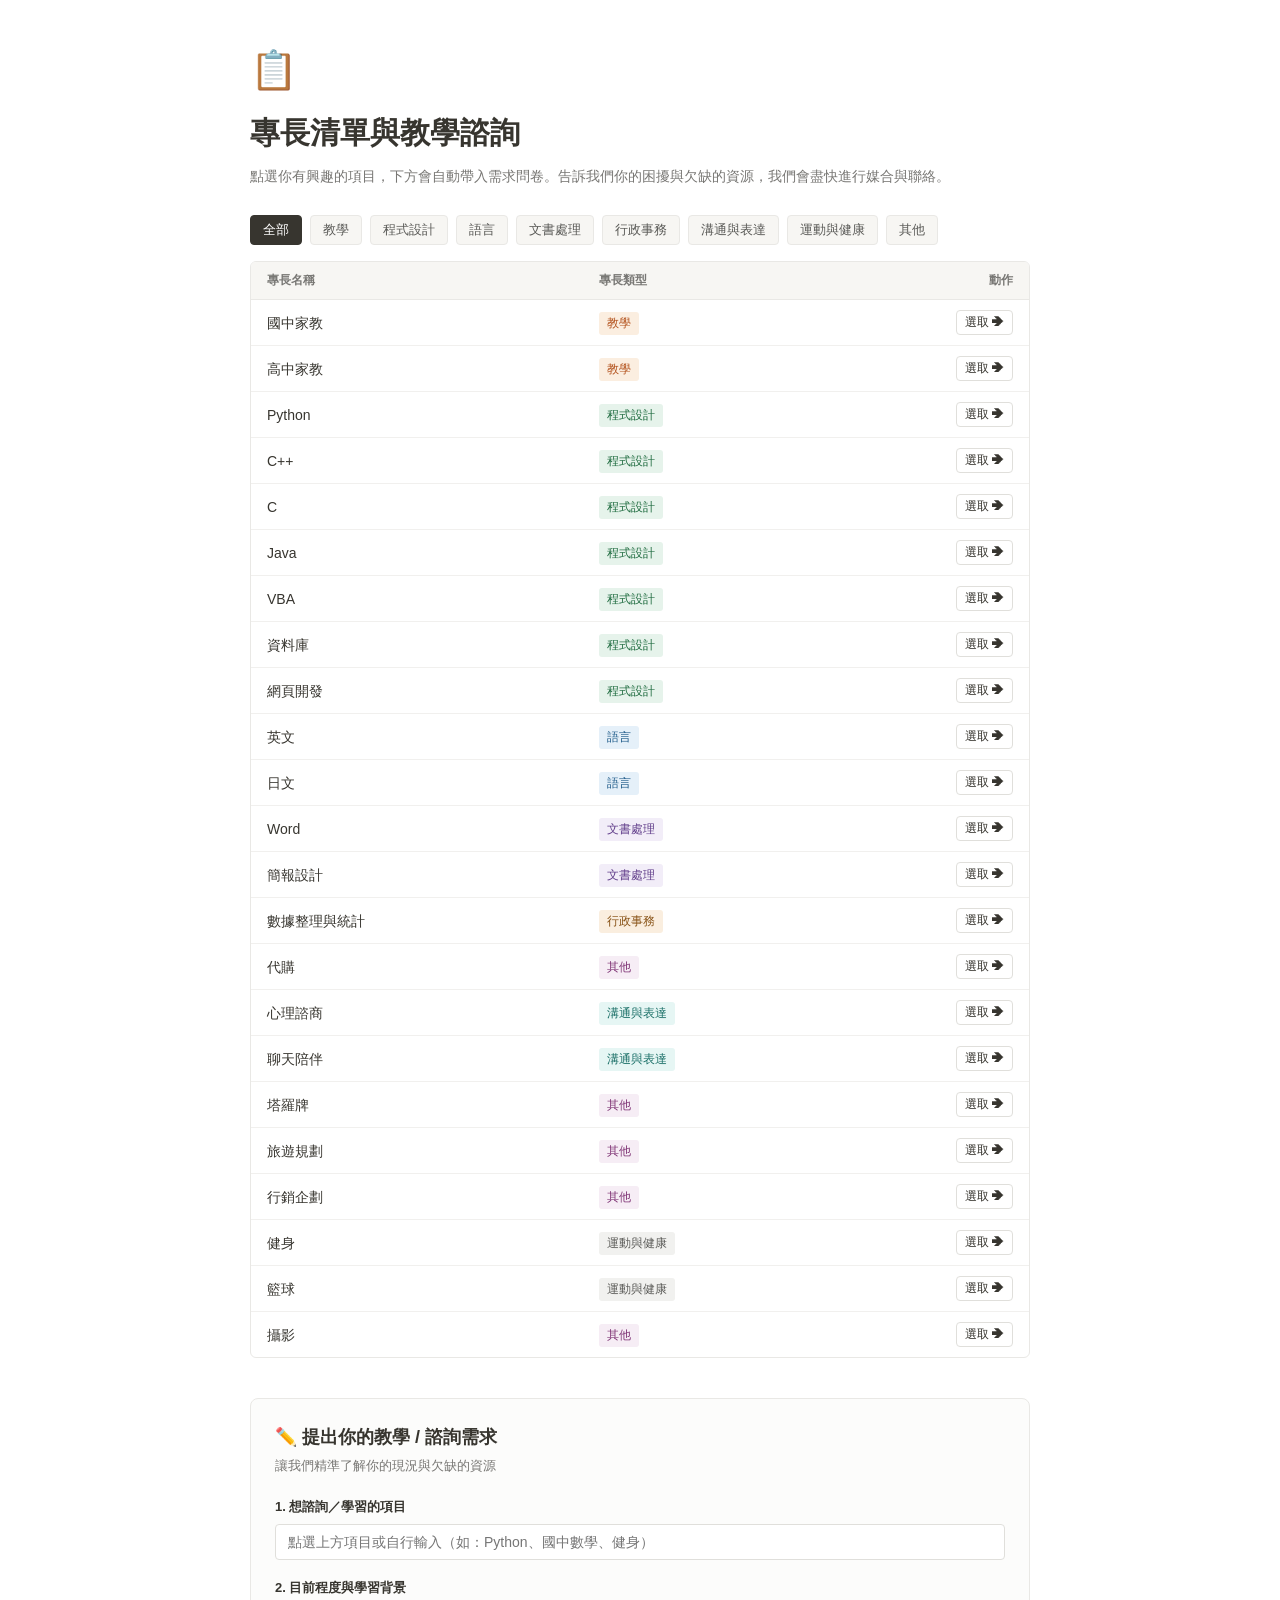
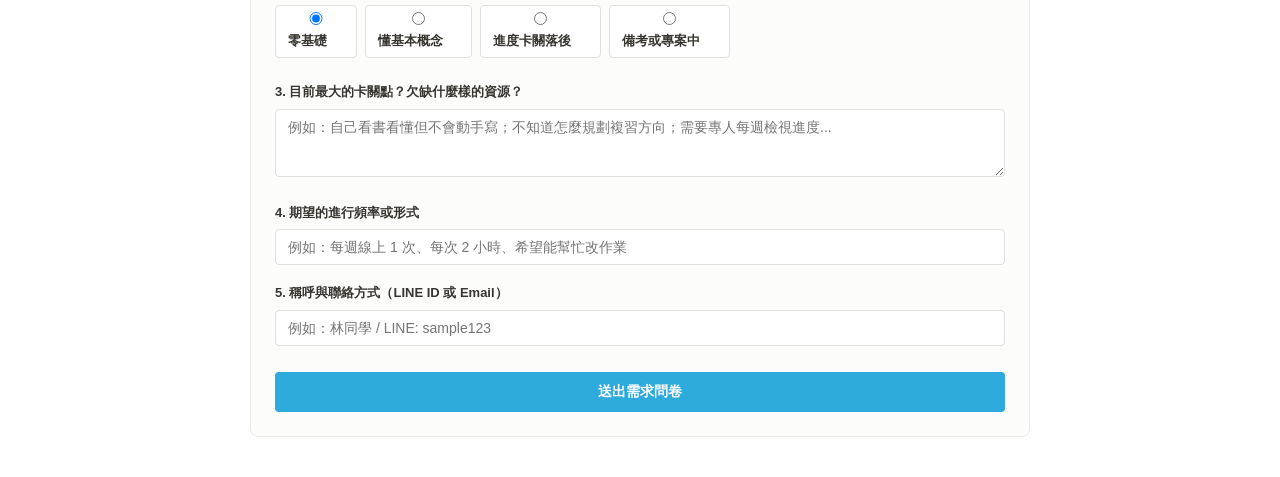
==== index.html @ e8cef46d "feat: 初始化多元專長清單與教學諮詢媒合頁面 (Demo v1.0) - 新增純 HTML/CSS/JS 單頁式架構，符合 Notion 極簡筆記風格 - 整合 Notion 專長清單資料，支援" ====
<!DOCTYPE html>
<html lang="zh-TW">
<head>
  <meta charset="UTF-8">
  <meta name="viewport" content="width=device-width, initial-scale=1.0">
  <title>專長清單與教學諮詢媒合</title>
  <style>
    /* =========================================
       Notion 極簡風格 CSS
       ========================================= */
    * {
      box-sizing: border-box;
      margin: 0;
      padding: 0;
    }

    body {
      font-family: -apple-system, BlinkMacSystemFont, "Segoe UI", Helvetica, Arial, sans-serif;
      background-color: #ffffff;
      color: #37352f;
      line-height: 1.6;
      padding: 40px 20px;
    }

    .notion-container {
      max-width: 780px;
      margin: 0 auto;
    }

    /* 頂部標題 */
    .page-header {
      margin-bottom: 28px;
    }

    .page-icon {
      font-size: 38px;
      margin-bottom: 8px;
    }

    .page-title {
      font-size: 30px;
      font-weight: 700;
      color: #37352f;
      margin-bottom: 8px;
    }

    .page-desc {
      font-size: 14px;
      color: #787774;
    }

    /* 分類標籤按鈕 */
    .category-tabs {
      display: flex;
      flex-wrap: wrap;
      gap: 8px;
      margin-bottom: 16px;
    }

    .tab-btn {
      background: #f7f6f3;
      border: 1px solid #e9e8e5;
      border-radius: 4px;
      padding: 5px 12px;
      font-size: 13px;
      color: #5a5a57;
      cursor: pointer;
      transition: all 0.15s ease;
    }

    .tab-btn:hover {
      background: #eae8e3;
    }

    .tab-btn.active {
      background: #37352f;
      color: #ffffff;
      border-color: #37352f;
    }

    /* 表格清單區塊 */
    .table-section {
      border: 1px solid #e9e8e5;
      border-radius: 6px;
      overflow: hidden;
      margin-bottom: 40px;
    }

    .table-header {
      display: flex;
      align-items: center;
      background: #f7f6f3;
      padding: 9px 16px;
      font-size: 12px;
      font-weight: 600;
      color: #787774;
      border-bottom: 1px solid #e9e8e5;
    }

    .col-name { flex: 2; }
    .col-type { flex: 1.5; }
    .col-action { flex: 1; text-align: right; }

    .table-row {
      display: flex;
      align-items: center;
      padding: 10px 16px;
      border-bottom: 1px solid #f1f0ee;
      font-size: 14px;
      transition: background 0.15s;
    }

    .table-row:last-child {
      border-bottom: none;
    }

    .table-row:hover {
      background: #fbfbfa;
    }

    /* Notion 專長標籤顏色 */
    .badge {
      display: inline-block;
      padding: 2px 8px;
      border-radius: 3px;
      font-size: 12px;
      font-weight: 500;
    }

    .badge-teaching   { background-color: #fbeee0; color: #b2501a; }
    .badge-coding     { background-color: #e6f3eb; color: #1e6b3f; }
    .badge-language   { background-color: #e5f0f9; color: #205c8a; }
    .badge-docs       { background-color: #f2edf8; color: #623f8b; }
    .badge-admin      { background-color: #faeedf; color: #885317; }
    .badge-comm       { background-color: #e6f6f4; color: #1a6f67; }
    .badge-sport      { background-color: #f1f1ef; color: #5a5a57; }
    .badge-other      { background-color: #f6edf5; color: #7f3475; }

    .select-btn {
      background: transparent;
      border: 1px solid #e0dfdb;
      border-radius: 4px;
      padding: 3px 8px;
      font-size: 12px;
      color: #37352f;
      cursor: pointer;
    }

    .select-btn:hover {
      background: #37352f;
      color: #ffffff;
      border-color: #37352f;
    }

    /* 需求問卷區塊 */
    .form-section {
      background: #fcfcfb;
      border: 1px solid #e9e8e5;
      border-radius: 8px;
      padding: 24px;
    }

    .form-header h2 {
      font-size: 18px;
      font-weight: 600;
      margin-bottom: 4px;
    }

    .form-header p {
      font-size: 13px;
      color: #787774;
      margin-bottom: 20px;
    }

    .form-group {
      margin-bottom: 18px;
    }

    .form-group label {
      display: block;
      font-size: 13px;
      font-weight: 600;
      color: #37352f;
      margin-bottom: 6px;
    }

    .form-group input,
    .form-group textarea {
      width: 100%;
      padding: 9px 12px;
      border: 1px solid #e0dfdb;
      border-radius: 4px;
      font-size: 14px;
      font-family: inherit;
      color: #37352f;
      background: #ffffff;
    }

    .form-group input:focus,
    .form-group textarea:focus {
      outline: none;
      border-color: #2eaadc;
      box-shadow: 0 0 0 2px rgba(46, 170, 220, 0.2);
    }

    /* 程度選擇標籤 (Radio Chips) */
    .radio-chips {
      display: flex;
      flex-wrap: wrap;
      gap: 8px;
    }

    .chip {
      font-size: 13px;
      background: #ffffff;
      border: 1px solid #e0dfdb;
      padding: 5px 12px;
      border-radius: 4px;
      cursor: pointer;
      display: flex;
      align-items: center;
      gap: 6px;
    }

    .submit-btn {
      width: 100%;
      background: #2eaadc;
      color: white;
      border: none;
      padding: 11px 16px;
      font-size: 14px;
      font-weight: 600;
      border-radius: 4px;
      cursor: pointer;
      margin-top: 8px;
      transition: background 0.15s;
    }

    .submit-btn:hover {
      background: #1b90c1;
    }

    /* AI 統整摘要結果 */
    .ai-summary-box {
      margin-top: 20px;
      background: #f7f6f3;
      border-left: 3px solid #37352f;
      padding: 16px;
      border-radius: 4px;
      font-size: 13px;
    }

    .summary-title {
      font-weight: 700;
      margin-bottom: 8px;
    }
  </style>
</head>
<body>

  <div class="notion-container">
    
    <!-- 頂部頁面標題 -->
    <header class="page-header">
      <div class="page-icon">📋</div>
      <h1 class="page-title">專長清單與教學諮詢</h1>
      <p class="page-desc">
        點選你有興趣的項目，下方會自動帶入需求問卷。告訴我們你的困擾與欠缺的資源，我們會盡快進行媒合與聯絡。
      </p>
    </header>

    <!-- 分類按鈕 -->
    <div class="category-tabs" id="categoryTabs">
      <button class="tab-btn active" data-category="全部">全部</button>
      <button class="tab-btn" data-category="教學">教學</button>
      <button class="tab-btn" data-category="程式設計">程式設計</button>
      <button class="tab-btn" data-category="語言">語言</button>
      <button class="tab-btn" data-category="文書處理">文書處理</button>
      <button class="tab-btn" data-category="行政事務">行政事務</button>
      <button class="tab-btn" data-category="溝通與表達">溝通與表達</button>
      <button class="tab-btn" data-category="運動與健康">運動與健康</button>
      <button class="tab-btn" data-category="其他">其他</button>
    </div>

    <!-- 專長清單 (Notion 表格風格) -->
    <section class="table-section">
      <div class="table-header">
        <span class="col-name">專長名稱</span>
        <span class="col-type">專長類型</span>
        <span class="col-action">動作</span>
      </div>
      <div class="table-body" id="skillsList">
        <!-- 由 JavaScript 動態產生清單項目 -->
      </div>
    </section>

    <!-- 需求引導問卷區塊 -->
    <section class="form-section" id="formSection">
      <div class="form-header">
        <h2>✏️ 提出你的教學 / 諮詢需求</h2>
        <p>讓我們精準了解你的現況與欠缺的資源</p>
      </div>

      <form id="matchForm">
        <div class="form-group">
          <label for="skillInput">1. 想諮詢／學習的項目</label>
          <input type="text" id="skillInput" placeholder="點選上方項目或自行輸入（如：Python、國中數學、健身）" required>
        </div>

        <div class="form-group">
          <label>2. 目前程度與學習背景</label>
          <div class="radio-chips">
            <label class="chip"><input type="radio" name="level" value="零基礎" checked> 零基礎</label>
            <label class="chip"><input type="radio" name="level" value="懂基本概念"> 懂基本概念</label>
            <label class="chip"><input type="radio" name="level" value="進度卡關落後"> 進度卡關落後</label>
            <label class="chip"><input type="radio" name="level" value="備考或專案中"> 備考或專案中</label>
          </div>
        </div>

        <div class="form-group">
          <label for="struggleInput">3. 目前最大的卡關點？欠缺什麼樣的資源？</label>
          <textarea id="struggleInput" rows="3" placeholder="例如：自己看書看懂但不會動手寫；不知道怎麼規劃複習方向；需要專人每週檢視進度..." required></textarea>
        </div>

        <div class="form-group">
          <label for="frequencyInput">4. 期望的進行頻率或形式</label>
          <input type="text" id="frequencyInput" placeholder="例如：每週線上 1 次、每次 2 小時、希望能幫忙改作業">
        </div>

        <div class="form-group">
          <label for="contactInput">5. 稱呼與聯絡方式（LINE ID 或 Email）</label>
          <input type="text" id="contactInput" placeholder="例如：林同學 / LINE: sample123" required>
        </div>

        <button type="submit" class="submit-btn">送出需求問卷</button>
      </form>

      <!-- 提交成功後的 AI 統整摘要卡片 (決策視角) -->
      <div id="aiSummaryBox" class="ai-summary-box" style="display: none;">
        <div class="summary-title">✨ AI 需求統整與決策建議</div>
        <div class="summary-content" id="summaryContent"></div>
      </div>
    </section>

  </div>

  <!-- JavaScript 互動邏輯 -->
  <script>
    const skillsData = [
      { name: "國中家教", category: "教學", badgeClass: "badge-teaching" },
      { name: "高中家教", category: "教學", badgeClass: "badge-teaching" },
      { name: "Python", category: "程式設計", badgeClass: "badge-coding" },
      { name: "C++", category: "程式設計", badgeClass: "badge-coding" },
      { name: "C", category: "程式設計", badgeClass: "badge-coding" },
      { name: "Java", category: "程式設計", badgeClass: "badge-coding" },
      { name: "VBA", category: "程式設計", badgeClass: "badge-coding" },
      { name: "資料庫", category: "程式設計", badgeClass: "badge-coding" },
      { name: "網頁開發", category: "程式設計", badgeClass: "badge-coding" },
      { name: "英文", category: "語言", badgeClass: "badge-language" },
      { name: "日文", category: "語言", badgeClass: "badge-language" },
      { name: "Word", category: "文書處理", badgeClass: "badge-docs" },
      { name: "簡報設計", category: "文書處理", badgeClass: "badge-docs" },
      { name: "數據整理與統計", category: "行政事務", badgeClass: "badge-admin" },
      { name: "代購", category: "其他", badgeClass: "badge-other" },
      { name: "心理諮商", category: "溝通與表達", badgeClass: "badge-comm" },
      { name: "聊天陪伴", category: "溝通與表達", badgeClass: "badge-comm" },
      { name: "塔羅牌", category: "其他", badgeClass: "badge-other" },
      { name: "旅遊規劃", category: "其他", badgeClass: "badge-other" },
      { name: "行銷企劃", category: "其他", badgeClass: "badge-other" },
      { name: "健身", category: "運動與健康", badgeClass: "badge-sport" },
      { name: "籃球", category: "運動與健康", badgeClass: "badge-sport" },
      { name: "攝影", category: "其他", badgeClass: "badge-other" }
    ];

    const skillsListEl = document.getElementById("skillsList");
    const skillInput = document.getElementById("skillInput");
    const matchForm = document.getElementById("matchForm");
    const aiSummaryBox = document.getElementById("aiSummaryBox");
    const summaryContent = document.getElementById("summaryContent");
    const categoryTabs = document.querySelectorAll(".tab-btn");

    function renderSkills(filterCategory = "全部") {
      skillsListEl.innerHTML = "";
      
      const filtered = filterCategory === "全部" 
        ? skillsData 
        : skillsData.filter(item => item.category === filterCategory);

      filtered.forEach(item => {
        const row = document.createElement("div");
        row.className = "table-row";
        row.innerHTML = `
          <div class="col-name">${item.name}</div>
          <div class="col-type"><span class="badge ${item.badgeClass}">${item.category}</span></div>
          <div class="col-action">
            <button class="select-btn" type="button" onclick="selectSkill('${item.name}')">選取 ➔</button>
          </div>
        `;
        skillsListEl.appendChild(row);
      });
    }

    function selectSkill(skillName) {
      skillInput.value = skillName;
      document.getElementById("formSection").scrollIntoView({ behavior: "smooth" });
      skillInput.focus();
    }

    categoryTabs.forEach(tab => {
      tab.addEventListener("click", () => {
        categoryTabs.forEach(t => t.classList.remove("active"));
        tab.classList.add("active");
        renderSkills(tab.dataset.category);
      });
    });

    matchForm.addEventListener("submit", (e) => {
      e.preventDefault();

      const selectedLevel = document.querySelector('input[name="level"]:checked').value;
      const targetSkill = skillInput.value;
      const struggle = document.getElementById("struggleInput").value;
      const frequency = document.getElementById("frequencyInput").value || "未指定";
      const contact = document.getElementById("contactInput").value;

      summaryContent.innerHTML = `
        <p><strong>諮詢項目：</strong>${targetSkill}（程度：${selectedLevel}）</p>
        <p><strong>學生痛點與卡關：</strong>${struggle}</p>
        <p><strong>期望頻率／形式：</strong>${frequency}</p>
        <p><strong>聯絡方式：</strong>${contact}</p>
        <hr style="margin: 8px 0; border: none; border-top: 1px dashed #d3d1cb;">
        <p style="color: #205c8a;"><strong>💡 AI 建議決策：</strong>針對學生的卡關問題「${struggle}」，建議指派具備耐心且著重觀念梳理的教學夥伴，優先安排 30 分鐘初次諮詢釐清進度與教材安排。</p>
      `;

      aiSummaryBox.style.display = "block";
      aiSummaryBox.scrollIntoView({ behavior: "smooth" });
    });

    renderSkills();
  </script>
</body>
</html>
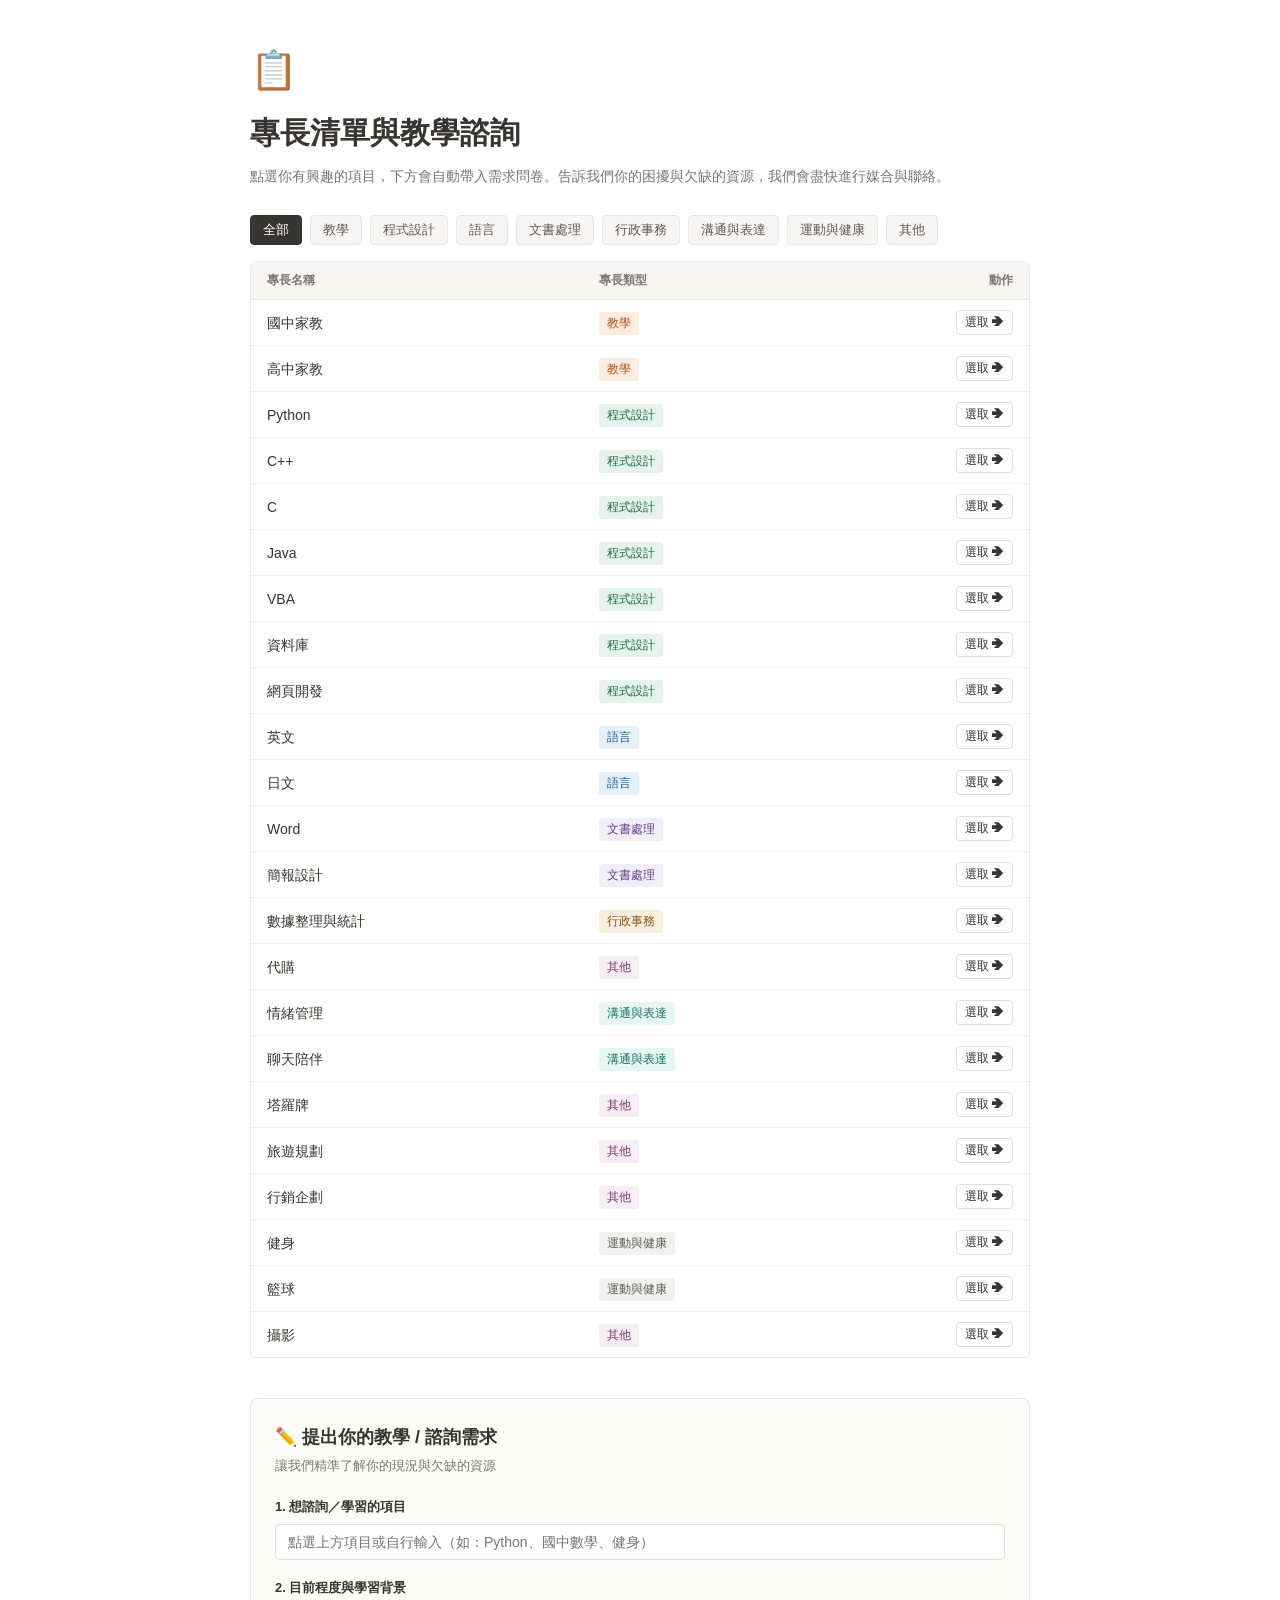
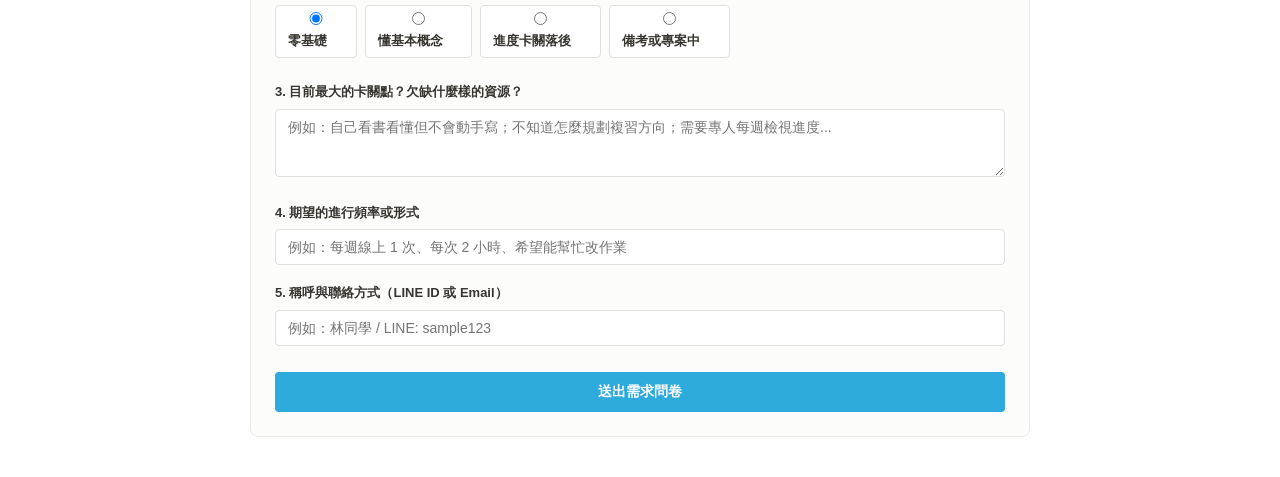
==== commit 715f7ef0: "將心理諮商調整為情緒管理以符合法規規範.html - 依心理師法規定，避免使用涉及特許醫療/諮商業務之名稱 - 將專長項目「心理諮商」修正為「情緒管理」" ====
--- a/index.html
+++ b/index.html
@@ -362,7 +362,7 @@
       { name: "簡報設計", category: "文書處理", badgeClass: "badge-docs" },
       { name: "數據整理與統計", category: "行政事務", badgeClass: "badge-admin" },
       { name: "代購", category: "其他", badgeClass: "badge-other" },
-      { name: "心理諮商", category: "溝通與表達", badgeClass: "badge-comm" },
+      { name: "情緒管理", category: "溝通與表達", badgeClass: "badge-comm" },
       { name: "聊天陪伴", category: "溝通與表達", badgeClass: "badge-comm" },
       { name: "塔羅牌", category: "其他", badgeClass: "badge-other" },
       { name: "旅遊規劃", category: "其他", badgeClass: "badge-other" },
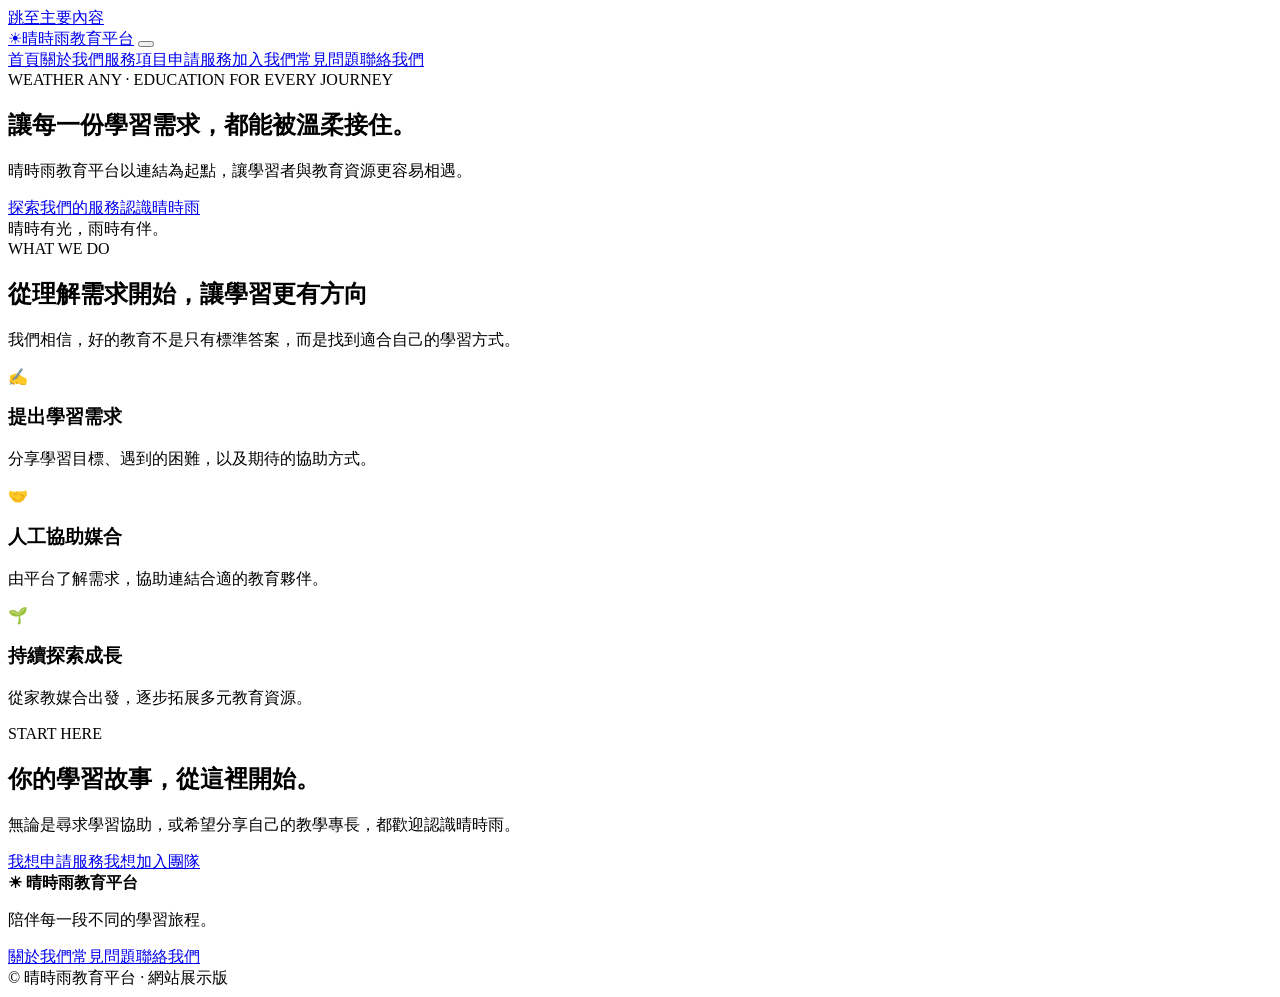
==== commit 1295be28: "Add files via upload" ====
--- a/index.html
+++ b/index.html
@@ -1,442 +1,27 @@
-<!DOCTYPE html>
-<html lang="zh-TW">
+<!doctype html>
+<html lang="zh-Hant">
 <head>
-  <meta charset="UTF-8">
-  <meta name="viewport" content="width=device-width, initial-scale=1.0">
-  <title>專長清單與教學諮詢媒合</title>
-  <style>
-    /* =========================================
-       Notion 極簡風格 CSS
-       ========================================= */
-    * {
-      box-sizing: border-box;
-      margin: 0;
-      padding: 0;
-    }
-
-    body {
-      font-family: -apple-system, BlinkMacSystemFont, "Segoe UI", Helvetica, Arial, sans-serif;
-      background-color: #ffffff;
-      color: #37352f;
-      line-height: 1.6;
-      padding: 40px 20px;
-    }
-
-    .notion-container {
-      max-width: 780px;
-      margin: 0 auto;
-    }
-
-    /* 頂部標題 */
-    .page-header {
-      margin-bottom: 28px;
-    }
-
-    .page-icon {
-      font-size: 38px;
-      margin-bottom: 8px;
-    }
-
-    .page-title {
-      font-size: 30px;
-      font-weight: 700;
-      color: #37352f;
-      margin-bottom: 8px;
-    }
-
-    .page-desc {
-      font-size: 14px;
-      color: #787774;
-    }
-
-    /* 分類標籤按鈕 */
-    .category-tabs {
-      display: flex;
-      flex-wrap: wrap;
-      gap: 8px;
-      margin-bottom: 16px;
-    }
-
-    .tab-btn {
-      background: #f7f6f3;
-      border: 1px solid #e9e8e5;
-      border-radius: 4px;
-      padding: 5px 12px;
-      font-size: 13px;
-      color: #5a5a57;
-      cursor: pointer;
-      transition: all 0.15s ease;
-    }
-
-    .tab-btn:hover {
-      background: #eae8e3;
-    }
-
-    .tab-btn.active {
-      background: #37352f;
-      color: #ffffff;
-      border-color: #37352f;
-    }
-
-    /* 表格清單區塊 */
-    .table-section {
-      border: 1px solid #e9e8e5;
-      border-radius: 6px;
-      overflow: hidden;
-      margin-bottom: 40px;
-    }
-
-    .table-header {
-      display: flex;
-      align-items: center;
-      background: #f7f6f3;
-      padding: 9px 16px;
-      font-size: 12px;
-      font-weight: 600;
-      color: #787774;
-      border-bottom: 1px solid #e9e8e5;
-    }
-
-    .col-name { flex: 2; }
-    .col-type { flex: 1.5; }
-    .col-action { flex: 1; text-align: right; }
-
-    .table-row {
-      display: flex;
-      align-items: center;
-      padding: 10px 16px;
-      border-bottom: 1px solid #f1f0ee;
-      font-size: 14px;
-      transition: background 0.15s;
-    }
-
-    .table-row:last-child {
-      border-bottom: none;
-    }
-
-    .table-row:hover {
-      background: #fbfbfa;
-    }
-
-    /* Notion 專長標籤顏色 */
-    .badge {
-      display: inline-block;
-      padding: 2px 8px;
-      border-radius: 3px;
-      font-size: 12px;
-      font-weight: 500;
-    }
-
-    .badge-teaching   { background-color: #fbeee0; color: #b2501a; }
-    .badge-coding     { background-color: #e6f3eb; color: #1e6b3f; }
-    .badge-language   { background-color: #e5f0f9; color: #205c8a; }
-    .badge-docs       { background-color: #f2edf8; color: #623f8b; }
-    .badge-admin      { background-color: #faeedf; color: #885317; }
-    .badge-comm       { background-color: #e6f6f4; color: #1a6f67; }
-    .badge-sport      { background-color: #f1f1ef; color: #5a5a57; }
-    .badge-other      { background-color: #f6edf5; color: #7f3475; }
-
-    .select-btn {
-      background: transparent;
-      border: 1px solid #e0dfdb;
-      border-radius: 4px;
-      padding: 3px 8px;
-      font-size: 12px;
-      color: #37352f;
-      cursor: pointer;
-    }
-
-    .select-btn:hover {
-      background: #37352f;
-      color: #ffffff;
-      border-color: #37352f;
-    }
-
-    /* 需求問卷區塊 */
-    .form-section {
-      background: #fcfcfb;
-      border: 1px solid #e9e8e5;
-      border-radius: 8px;
-      padding: 24px;
-    }
-
-    .form-header h2 {
-      font-size: 18px;
-      font-weight: 600;
-      margin-bottom: 4px;
-    }
-
-    .form-header p {
-      font-size: 13px;
-      color: #787774;
-      margin-bottom: 20px;
-    }
-
-    .form-group {
-      margin-bottom: 18px;
-    }
-
-    .form-group label {
-      display: block;
-      font-size: 13px;
-      font-weight: 600;
-      color: #37352f;
-      margin-bottom: 6px;
-    }
-
-    .form-group input,
-    .form-group textarea {
-      width: 100%;
-      padding: 9px 12px;
-      border: 1px solid #e0dfdb;
-      border-radius: 4px;
-      font-size: 14px;
-      font-family: inherit;
-      color: #37352f;
-      background: #ffffff;
-    }
-
-    .form-group input:focus,
-    .form-group textarea:focus {
-      outline: none;
-      border-color: #2eaadc;
-      box-shadow: 0 0 0 2px rgba(46, 170, 220, 0.2);
-    }
-
-    /* 程度選擇標籤 (Radio Chips) */
-    .radio-chips {
-      display: flex;
-      flex-wrap: wrap;
-      gap: 8px;
-    }
-
-    .chip {
-      font-size: 13px;
-      background: #ffffff;
-      border: 1px solid #e0dfdb;
-      padding: 5px 12px;
-      border-radius: 4px;
-      cursor: pointer;
-      display: flex;
-      align-items: center;
-      gap: 6px;
-    }
-
-    .submit-btn {
-      width: 100%;
-      background: #2eaadc;
-      color: white;
-      border: none;
-      padding: 11px 16px;
-      font-size: 14px;
-      font-weight: 600;
-      border-radius: 4px;
-      cursor: pointer;
-      margin-top: 8px;
-      transition: background 0.15s;
-    }
-
-    .submit-btn:hover {
-      background: #1b90c1;
-    }
-
-    /* AI 統整摘要結果 */
-    .ai-summary-box {
-      margin-top: 20px;
-      background: #f7f6f3;
-      border-left: 3px solid #37352f;
-      padding: 16px;
-      border-radius: 4px;
-      font-size: 13px;
-    }
-
-    .summary-title {
-      font-weight: 700;
-      margin-bottom: 8px;
-    }
-  </style>
+  <meta charset="utf-8">
+  <meta name="viewport" content="width=device-width, initial-scale=1">
+  <meta name="description" content="晴時雨教育平台｜連結教育需求與學習資源。">
+  <title>首頁｜晴時雨教育平台</title>
+  <link rel="stylesheet" href="css/style.css">
+  <script src="js/config.js" defer></script>
+  <script src="js/main.js" defer></script>
 </head>
 <body>
-
-  <div class="notion-container">
-    
-    <!-- 頂部頁面標題 -->
-    <header class="page-header">
-      <div class="page-icon">📋</div>
-      <h1 class="page-title">專長清單與教學諮詢</h1>
-      <p class="page-desc">
-        點選你有興趣的項目，下方會自動帶入需求問卷。告訴我們你的困擾與欠缺的資源，我們會盡快進行媒合與聯絡。
-      </p>
-    </header>
-
-    <!-- 分類按鈕 -->
-    <div class="category-tabs" id="categoryTabs">
-      <button class="tab-btn active" data-category="全部">全部</button>
-      <button class="tab-btn" data-category="教學">教學</button>
-      <button class="tab-btn" data-category="程式設計">程式設計</button>
-      <button class="tab-btn" data-category="語言">語言</button>
-      <button class="tab-btn" data-category="文書處理">文書處理</button>
-      <button class="tab-btn" data-category="行政事務">行政事務</button>
-      <button class="tab-btn" data-category="溝通與表達">溝通與表達</button>
-      <button class="tab-btn" data-category="運動與健康">運動與健康</button>
-      <button class="tab-btn" data-category="其他">其他</button>
+  <a class="skip" href="#main">跳至主要內容</a>
+  <header class="site-header">
+    <div class="wrap header-inner">
+      <a class="brand" href="index.html" aria-label="晴時雨教育平台首頁"><span class="brand-mark">☀</span><span>晴時雨<span class="brand-sub">教育平台</span></span></a>
+      <button class="menu-toggle" type="button" aria-controls="site-nav" aria-expanded="false" aria-label="開啟導覽選單"><span></span><span></span><span></span></button>
+      <nav class="site-nav" id="site-nav" aria-label="主要導覽"><a href="index.html" aria-current="page">首頁</a><a href="about.html">關於我們</a><a href="services.html">服務項目</a><a href="apply.html">申請服務</a><a href="join.html">加入我們</a><a href="faq.html">常見問題</a><a href="contact.html">聯絡我們</a></nav>
     </div>
-
-    <!-- 專長清單 (Notion 表格風格) -->
-    <section class="table-section">
-      <div class="table-header">
-        <span class="col-name">專長名稱</span>
-        <span class="col-type">專長類型</span>
-        <span class="col-action">動作</span>
-      </div>
-      <div class="table-body" id="skillsList">
-        <!-- 由 JavaScript 動態產生清單項目 -->
-      </div>
-    </section>
-
-    <!-- 需求引導問卷區塊 -->
-    <section class="form-section" id="formSection">
-      <div class="form-header">
-        <h2>✏️ 提出你的教學 / 諮詢需求</h2>
-        <p>讓我們精準了解你的現況與欠缺的資源</p>
-      </div>
-
-      <form id="matchForm">
-        <div class="form-group">
-          <label for="skillInput">1. 想諮詢／學習的項目</label>
-          <input type="text" id="skillInput" placeholder="點選上方項目或自行輸入（如：Python、國中數學、健身）" required>
-        </div>
-
-        <div class="form-group">
-          <label>2. 目前程度與學習背景</label>
-          <div class="radio-chips">
-            <label class="chip"><input type="radio" name="level" value="零基礎" checked> 零基礎</label>
-            <label class="chip"><input type="radio" name="level" value="懂基本概念"> 懂基本概念</label>
-            <label class="chip"><input type="radio" name="level" value="進度卡關落後"> 進度卡關落後</label>
-            <label class="chip"><input type="radio" name="level" value="備考或專案中"> 備考或專案中</label>
-          </div>
-        </div>
-
-        <div class="form-group">
-          <label for="struggleInput">3. 目前最大的卡關點？欠缺什麼樣的資源？</label>
-          <textarea id="struggleInput" rows="3" placeholder="例如：自己看書看懂但不會動手寫；不知道怎麼規劃複習方向；需要專人每週檢視進度..." required></textarea>
-        </div>
-
-        <div class="form-group">
-          <label for="frequencyInput">4. 期望的進行頻率或形式</label>
-          <input type="text" id="frequencyInput" placeholder="例如：每週線上 1 次、每次 2 小時、希望能幫忙改作業">
-        </div>
-
-        <div class="form-group">
-          <label for="contactInput">5. 稱呼與聯絡方式（LINE ID 或 Email）</label>
-          <input type="text" id="contactInput" placeholder="例如：林同學 / LINE: sample123" required>
-        </div>
-
-        <button type="submit" class="submit-btn">送出需求問卷</button>
-      </form>
-
-      <!-- 提交成功後的 AI 統整摘要卡片 (決策視角) -->
-      <div id="aiSummaryBox" class="ai-summary-box" style="display: none;">
-        <div class="summary-title">✨ AI 需求統整與決策建議</div>
-        <div class="summary-content" id="summaryContent"></div>
-      </div>
-    </section>
-
-  </div>
-
-  <!-- JavaScript 互動邏輯 -->
-  <script>
-    const skillsData = [
-      { name: "國中家教", category: "教學", badgeClass: "badge-teaching" },
-      { name: "高中家教", category: "教學", badgeClass: "badge-teaching" },
-      { name: "Python", category: "程式設計", badgeClass: "badge-coding" },
-      { name: "C++", category: "程式設計", badgeClass: "badge-coding" },
-      { name: "C", category: "程式設計", badgeClass: "badge-coding" },
-      { name: "Java", category: "程式設計", badgeClass: "badge-coding" },
-      { name: "VBA", category: "程式設計", badgeClass: "badge-coding" },
-      { name: "資料庫", category: "程式設計", badgeClass: "badge-coding" },
-      { name: "網頁開發", category: "程式設計", badgeClass: "badge-coding" },
-      { name: "英文", category: "語言", badgeClass: "badge-language" },
-      { name: "日文", category: "語言", badgeClass: "badge-language" },
-      { name: "Word", category: "文書處理", badgeClass: "badge-docs" },
-      { name: "簡報設計", category: "文書處理", badgeClass: "badge-docs" },
-      { name: "數據整理與統計", category: "行政事務", badgeClass: "badge-admin" },
-      { name: "代購", category: "其他", badgeClass: "badge-other" },
-      { name: "情緒管理", category: "溝通與表達", badgeClass: "badge-comm" },
-      { name: "聊天陪伴", category: "溝通與表達", badgeClass: "badge-comm" },
-      { name: "塔羅牌", category: "其他", badgeClass: "badge-other" },
-      { name: "旅遊規劃", category: "其他", badgeClass: "badge-other" },
-      { name: "行銷企劃", category: "其他", badgeClass: "badge-other" },
-      { name: "健身", category: "運動與健康", badgeClass: "badge-sport" },
-      { name: "籃球", category: "運動與健康", badgeClass: "badge-sport" },
-      { name: "攝影", category: "其他", badgeClass: "badge-other" }
-    ];
-
-    const skillsListEl = document.getElementById("skillsList");
-    const skillInput = document.getElementById("skillInput");
-    const matchForm = document.getElementById("matchForm");
-    const aiSummaryBox = document.getElementById("aiSummaryBox");
-    const summaryContent = document.getElementById("summaryContent");
-    const categoryTabs = document.querySelectorAll(".tab-btn");
-
-    function renderSkills(filterCategory = "全部") {
-      skillsListEl.innerHTML = "";
-      
-      const filtered = filterCategory === "全部" 
-        ? skillsData 
-        : skillsData.filter(item => item.category === filterCategory);
-
-      filtered.forEach(item => {
-        const row = document.createElement("div");
-        row.className = "table-row";
-        row.innerHTML = `
-          <div class="col-name">${item.name}</div>
-          <div class="col-type"><span class="badge ${item.badgeClass}">${item.category}</span></div>
-          <div class="col-action">
-            <button class="select-btn" type="button" onclick="selectSkill('${item.name}')">選取 ➔</button>
-          </div>
-        `;
-        skillsListEl.appendChild(row);
-      });
-    }
-
-    function selectSkill(skillName) {
-      skillInput.value = skillName;
-      document.getElementById("formSection").scrollIntoView({ behavior: "smooth" });
-      skillInput.focus();
-    }
-
-    categoryTabs.forEach(tab => {
-      tab.addEventListener("click", () => {
-        categoryTabs.forEach(t => t.classList.remove("active"));
-        tab.classList.add("active");
-        renderSkills(tab.dataset.category);
-      });
-    });
-
-    matchForm.addEventListener("submit", (e) => {
-      e.preventDefault();
-
-      const selectedLevel = document.querySelector('input[name="level"]:checked').value;
-      const targetSkill = skillInput.value;
-      const struggle = document.getElementById("struggleInput").value;
-      const frequency = document.getElementById("frequencyInput").value || "未指定";
-      const contact = document.getElementById("contactInput").value;
-
-      summaryContent.innerHTML = `
-        <p><strong>諮詢項目：</strong>${targetSkill}（程度：${selectedLevel}）</p>
-        <p><strong>學生痛點與卡關：</strong>${struggle}</p>
-        <p><strong>期望頻率／形式：</strong>${frequency}</p>
-        <p><strong>聯絡方式：</strong>${contact}</p>
-        <hr style="margin: 8px 0; border: none; border-top: 1px dashed #d3d1cb;">
-        <p style="color: #205c8a;"><strong>💡 AI 建議決策：</strong>針對學生的卡關問題「${struggle}」，建議指派具備耐心且著重觀念梳理的教學夥伴，優先安排 30 分鐘初次諮詢釐清進度與教材安排。</p>
-      `;
-
-      aiSummaryBox.style.display = "block";
-      aiSummaryBox.scrollIntoView({ behavior: "smooth" });
-    });
-
-    renderSkills();
-  </script>
+  </header>
+  <main id="main">
+    <section class="hero home-hero"><div class="wrap hero-inner"><div><span class="eyebrow">WEATHER ANY · EDUCATION FOR EVERY JOURNEY</span><h1>讓每一份學習需求，都能被溫柔接住。</h1><p>晴時雨教育平台以連結為起點，讓學習者與教育資源更容易相遇。</p><div class="actions"><a class="btn primary" href="services.html">探索我們的服務</a><a class="btn outline" href="about.html">認識晴時雨</a></div></div><div class="hero-art" aria-hidden="true"><div class="sun"></div><div class="cloud cloud-one"></div><div class="cloud cloud-two"></div><div class="hill hill-one"></div><div class="hill hill-two"></div><span class="hero-caption">晴時有光，雨時有伴。</span></div></div></section>
+    <div class="wrap"><section class="section"><div class="section-head"><span class="eyebrow">WHAT WE DO</span><h2>從理解需求開始，讓學習更有方向</h2><p>我們相信，好的教育不是只有標準答案，而是找到適合自己的學習方式。</p></div><div class="cards three"><article class="card"><span class="card-icon">✍️</span><h3>提出學習需求</h3><p>分享學習目標、遇到的困難，以及期待的協助方式。</p></article><article class="card"><span class="card-icon">🤝</span><h3>人工協助媒合</h3><p>由平台了解需求，協助連結合適的教育夥伴。</p></article><article class="card"><span class="card-icon">🌱</span><h3>持續探索成長</h3><p>從家教媒合出發，逐步拓展多元教育資源。</p></article></div></section><section class="section band"><div><span class="eyebrow">START HERE</span><h2>你的學習故事，從這裡開始。</h2><p>無論是尋求學習協助，或希望分享自己的教學專長，都歡迎認識晴時雨。</p></div><div class="actions"><a class="btn primary" href="apply.html">我想申請服務</a><a class="btn outline" href="join.html">我想加入團隊</a></div></section></div>
+  </main>
+  <footer class="site-footer"><div class="wrap footer-inner"><div><strong>☀ 晴時雨教育平台</strong><p>陪伴每一段不同的學習旅程。</p></div><div class="footer-links"><a href="about.html">關於我們</a><a href="faq.html">常見問題</a><a href="contact.html">聯絡我們</a></div></div><div class="wrap copyright">© <span id="year"></span> 晴時雨教育平台 · 網站展示版</div></footer>
 </body>
 </html>
